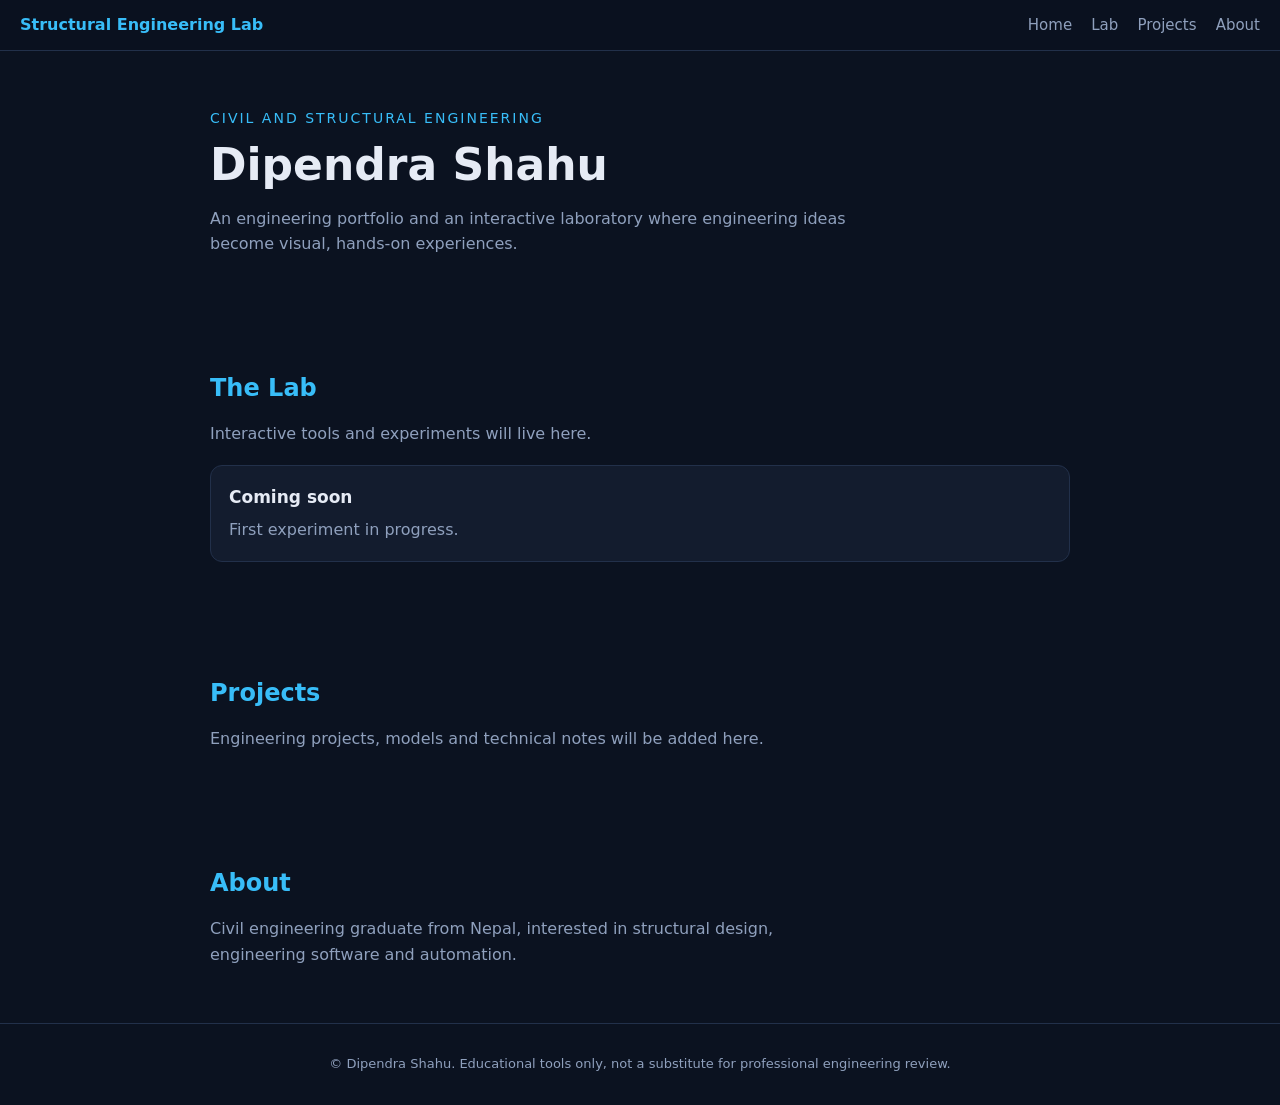
==== index.html @ 8739a228 "Create index.html" ====
<!DOCTYPE html>
<html lang="en">
<head>
<meta charset="UTF-8">
<meta name="viewport" content="width=device-width, initial-scale=1">
<title>Dipendra Shahu | Structural Engineering Lab</title>
<style>
  :root { --bg:#0b1220; --card:#131c2e; --text:#e6ebf5; --muted:#8fa0bd; --accent:#38bdf8; }
  * { box-sizing:border-box; margin:0; padding:0; }
  body { font-family:system-ui,-apple-system,Segoe UI,Roboto,sans-serif; background:var(--bg); color:var(--text); line-height:1.6; }
  header { position:sticky; top:0; background:rgba(11,18,32,.95); border-bottom:1px solid #22304a; padding:12px 20px; display:flex; justify-content:space-between; align-items:center; flex-wrap:wrap; gap:8px; }
  header strong { color:var(--accent); }
  nav a { color:var(--muted); text-decoration:none; margin-left:14px; font-size:15px; }
  nav a:hover { color:var(--accent); }
  section { max-width:900px; margin:0 auto; padding:56px 20px; }
  h1 { font-size:clamp(28px,6vw,44px); line-height:1.2; margin-bottom:14px; }
  h2 { font-size:24px; margin-bottom:14px; color:var(--accent); }
  p { color:var(--muted); max-width:640px; }
  .hero .tag { color:var(--accent); font-size:14px; letter-spacing:2px; text-transform:uppercase; margin-bottom:10px; }
  .grid { display:grid; gap:14px; grid-template-columns:repeat(auto-fit,minmax(240px,1fr)); margin-top:18px; }
  .card { background:var(--card); border:1px solid #22304a; border-radius:12px; padding:18px; }
  .card h3 { font-size:17px; margin-bottom:6px; }
  footer { text-align:center; color:var(--muted); font-size:13px; padding:30px 20px; border-top:1px solid #22304a; }
</style>
</head>
<body>

<header>
  <strong>Structural Engineering Lab</strong>
  <nav>
    <a href="#home">Home</a>
    <a href="#lab">Lab</a>
    <a href="#projects">Projects</a>
    <a href="#about">About</a>
  </nav>
</header>

<section id="home" class="hero">
  <div class="tag">Civil and Structural Engineering</div>
  <h1>Dipendra Shahu</h1>
  <p>An engineering portfolio and an interactive laboratory where engineering ideas become visual, hands-on experiences.</p>
</section>

<section id="lab">
  <h2>The Lab</h2>
  <p>Interactive tools and experiments will live here.</p>
  <div class="grid">
    <div class="card"><h3>Coming soon</h3><p>First experiment in progress.</p></div>
  </div>
</section>

<section id="projects">
  <h2>Projects</h2>
  <p>Engineering projects, models and technical notes will be added here.</p>
</section>

<section id="about">
  <h2>About</h2>
  <p>Civil engineering graduate from Nepal, interested in structural design, engineering software and automation.</p>
</section>

<footer>&copy; Dipendra Shahu. Educational tools only, not a substitute for professional engineering review.</footer>

</body>
  </html>
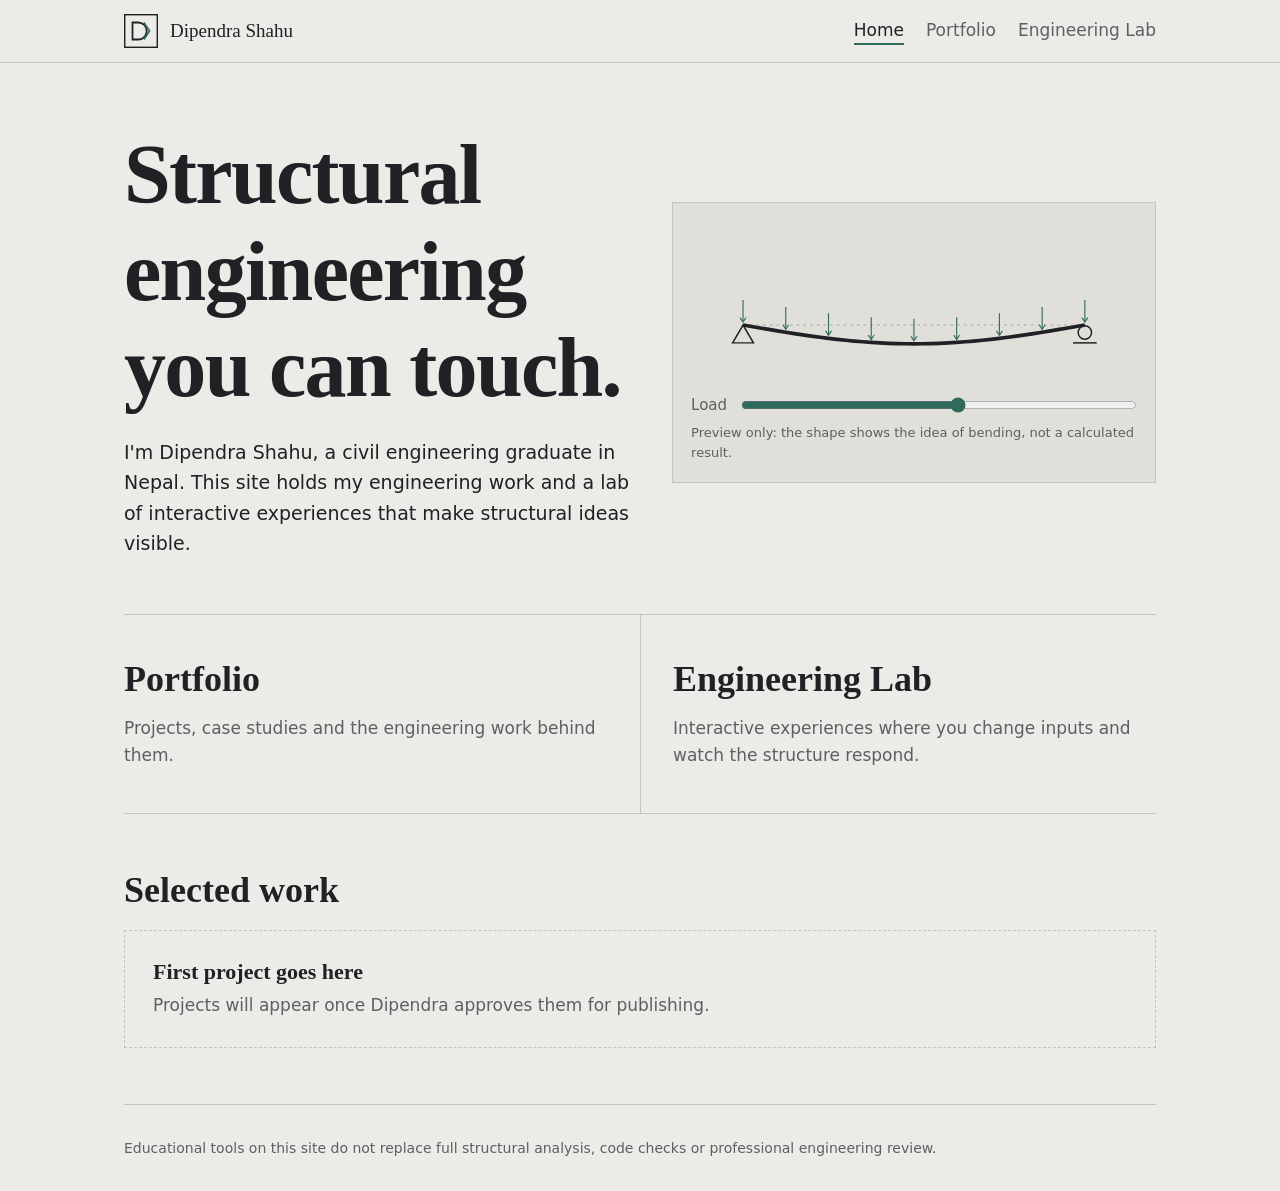
==== commit fe6e0334: "Add files via upload" ====
--- a/index.html
+++ b/index.html
@@ -1,65 +1,11 @@
-<!DOCTYPE html>
-<html lang="en">
-<head>
-<meta charset="UTF-8">
-<meta name="viewport" content="width=device-width, initial-scale=1">
-<title>Dipendra Shahu | Structural Engineering Lab</title>
-<style>
-  :root { --bg:#0b1220; --card:#131c2e; --text:#e6ebf5; --muted:#8fa0bd; --accent:#38bdf8; }
-  * { box-sizing:border-box; margin:0; padding:0; }
-  body { font-family:system-ui,-apple-system,Segoe UI,Roboto,sans-serif; background:var(--bg); color:var(--text); line-height:1.6; }
-  header { position:sticky; top:0; background:rgba(11,18,32,.95); border-bottom:1px solid #22304a; padding:12px 20px; display:flex; justify-content:space-between; align-items:center; flex-wrap:wrap; gap:8px; }
-  header strong { color:var(--accent); }
-  nav a { color:var(--muted); text-decoration:none; margin-left:14px; font-size:15px; }
-  nav a:hover { color:var(--accent); }
-  section { max-width:900px; margin:0 auto; padding:56px 20px; }
-  h1 { font-size:clamp(28px,6vw,44px); line-height:1.2; margin-bottom:14px; }
-  h2 { font-size:24px; margin-bottom:14px; color:var(--accent); }
-  p { color:var(--muted); max-width:640px; }
-  .hero .tag { color:var(--accent); font-size:14px; letter-spacing:2px; text-transform:uppercase; margin-bottom:10px; }
-  .grid { display:grid; gap:14px; grid-template-columns:repeat(auto-fit,minmax(240px,1fr)); margin-top:18px; }
-  .card { background:var(--card); border:1px solid #22304a; border-radius:12px; padding:18px; }
-  .card h3 { font-size:17px; margin-bottom:6px; }
-  footer { text-align:center; color:var(--muted); font-size:13px; padding:30px 20px; border-top:1px solid #22304a; }
-</style>
-</head>
-<body>
-
-<header>
-  <strong>Structural Engineering Lab</strong>
-  <nav>
-    <a href="#home">Home</a>
-    <a href="#lab">Lab</a>
-    <a href="#projects">Projects</a>
-    <a href="#about">About</a>
-  </nav>
-</header>
-
-<section id="home" class="hero">
-  <div class="tag">Civil and Structural Engineering</div>
-  <h1>Dipendra Shahu</h1>
-  <p>An engineering portfolio and an interactive laboratory where engineering ideas become visual, hands-on experiences.</p>
-</section>
-
-<section id="lab">
-  <h2>The Lab</h2>
-  <p>Interactive tools and experiments will live here.</p>
-  <div class="grid">
-    <div class="card"><h3>Coming soon</h3><p>First experiment in progress.</p></div>
-  </div>
-</section>
-
-<section id="projects">
-  <h2>Projects</h2>
-  <p>Engineering projects, models and technical notes will be added here.</p>
-</section>
-
-<section id="about">
-  <h2>About</h2>
-  <p>Civil engineering graduate from Nepal, interested in structural design, engineering software and automation.</p>
-</section>
-
-<footer>&copy; Dipendra Shahu. Educational tools only, not a substitute for professional engineering review.</footer>
-
-</body>
-  </html>
+<!DOCTYPE html><html lang="en"><head><meta charset="UTF-8"><meta name="viewport" content="width=device-width,initial-scale=1"><title>Dipendra Shahu | Structural Engineering Lab</title><link rel="stylesheet" href="css/style.css"></head><body>
+<header><div class="wrap"><a class="brand" href="index.html"><img src="assets/monogram.svg" alt="">Dipendra Shahu</a><nav aria-label="Main"><a href="index.html" aria-current="page">Home</a><a href="portfolio/index.html">Portfolio</a><a href="lab/index.html">Engineering Lab</a></nav></div></header>
+<main class="wrap">
+<div class="hero"><div><h1>Structural engineering you can touch.</h1><p>I'm Dipendra Shahu, a civil engineering graduate in Nepal. This site holds my engineering work and a lab of interactive experiences that make structural ideas visible.</p></div>
+<div class="preview"><svg id="beam" viewBox="0 0 600 220" role="img" aria-label="Simply supported beam bending under a load"></svg>
+<label for="load">Load <input id="load" type="range" min="0" max="100" value="55"></label>
+<small>Preview only: the shape shows the idea of bending, not a calculated result.</small></div></div>
+<div class="routes"><a href="portfolio/index.html"><h2>Portfolio</h2><p>Projects, case studies and the engineering work behind them.</p></a><a href="lab/index.html"><h2>Engineering Lab</h2><p>Interactive experiences where you change inputs and watch the structure respond.</p></a></div>
+<section class="block"><h2>Selected work</h2><div class="empty"><h3>First project goes here</h3><p>Projects will appear once Dipendra approves them for publishing.</p></div></section>
+</main>
+<footer><div class="wrap">Educational tools on this site do not replace full structural analysis, code checks or professional engineering review.</div></footer><script src="js/main.js"></script></body></html>
--- a/css/style.css
+++ b/css/style.css
@@ -0,0 +1,35 @@
+:root{--paper:#ecebe7;--ink:#202124;--mute:#5d5f63;--line:#c4c3bc;--soft:#e0dfd9;--accent:#2f6b5a;--serif:"Iowan Old Style","Palatino Linotype",Palatino,Georgia,serif;--sans:system-ui,-apple-system,"Segoe UI",Roboto,sans-serif}
+*{box-sizing:border-box;margin:0;padding:0}
+html{scroll-behavior:smooth}
+body{background:var(--paper);color:var(--ink);font:17px/1.6 var(--sans)}
+a{color:inherit}
+a:focus-visible,input:focus-visible{outline:3px solid var(--accent);outline-offset:3px}
+.wrap{max-width:1080px;margin:0 auto;padding:0 24px}
+header{border-bottom:1px solid var(--line)}
+header .wrap{display:flex;align-items:center;justify-content:space-between;gap:16px;flex-wrap:wrap;padding-top:14px;padding-bottom:14px}
+.brand{display:flex;align-items:center;gap:12px;text-decoration:none;font-family:var(--serif);font-size:19px}
+.brand img{width:34px;height:34px}
+nav a{text-decoration:none;margin-left:22px;color:var(--mute);padding-bottom:3px;border-bottom:2px solid transparent}
+nav a:hover,nav a[aria-current]{color:var(--ink);border-color:var(--accent)}
+h1,h2,h3{font-family:var(--serif);font-weight:600;line-height:1.15}
+h1{font-size:clamp(40px,8vw,84px);letter-spacing:-.02em}
+h2{font-size:clamp(26px,4vw,36px);margin-bottom:14px}
+h3{font-size:22px;margin-bottom:8px}
+p{max-width:62ch;color:var(--mute)}
+.hero{display:grid;grid-template-columns:1fr;gap:40px;padding:64px 0 56px}
+.hero p{font-size:19px;margin-top:20px;color:var(--ink)}
+.preview{border:1px solid var(--line);background:var(--soft);padding:18px}
+.preview svg{width:100%;height:auto;display:block}
+.preview label{display:flex;gap:14px;align-items:center;font-size:15px;color:var(--mute);margin-top:8px}
+.preview input{flex:1;accent-color:var(--accent)}
+.preview small{display:block;margin-top:6px;color:var(--mute);font-size:13px}
+.routes{display:grid;grid-template-columns:1fr;border-top:1px solid var(--line);border-bottom:1px solid var(--line)}
+.routes a{display:block;padding:36px 0;text-decoration:none}
+.routes a:hover h2{color:var(--accent)}
+.routes a+a{border-top:1px solid var(--line)}
+section.block{padding:56px 0;border-bottom:1px solid var(--line)}
+.empty{border:1px dashed var(--line);padding:28px;margin-top:18px}
+.empty p{margin-top:6px}
+.search{width:100%;max-width:420px;padding:12px 14px;border:1px solid var(--line);background:var(--paper);font:inherit;margin-top:14px}
+footer{padding:32px 0;font-size:14px;color:var(--mute)}
+@media(min-width:820px){.hero{grid-template-columns:1.05fr 1fr;align-items:center}.routes{grid-template-columns:1fr 1fr}.routes a{padding:44px 32px 44px 0}.routes a+a{border-top:0;border-left:1px solid var(--line);padding:44px 0 44px 32px}}
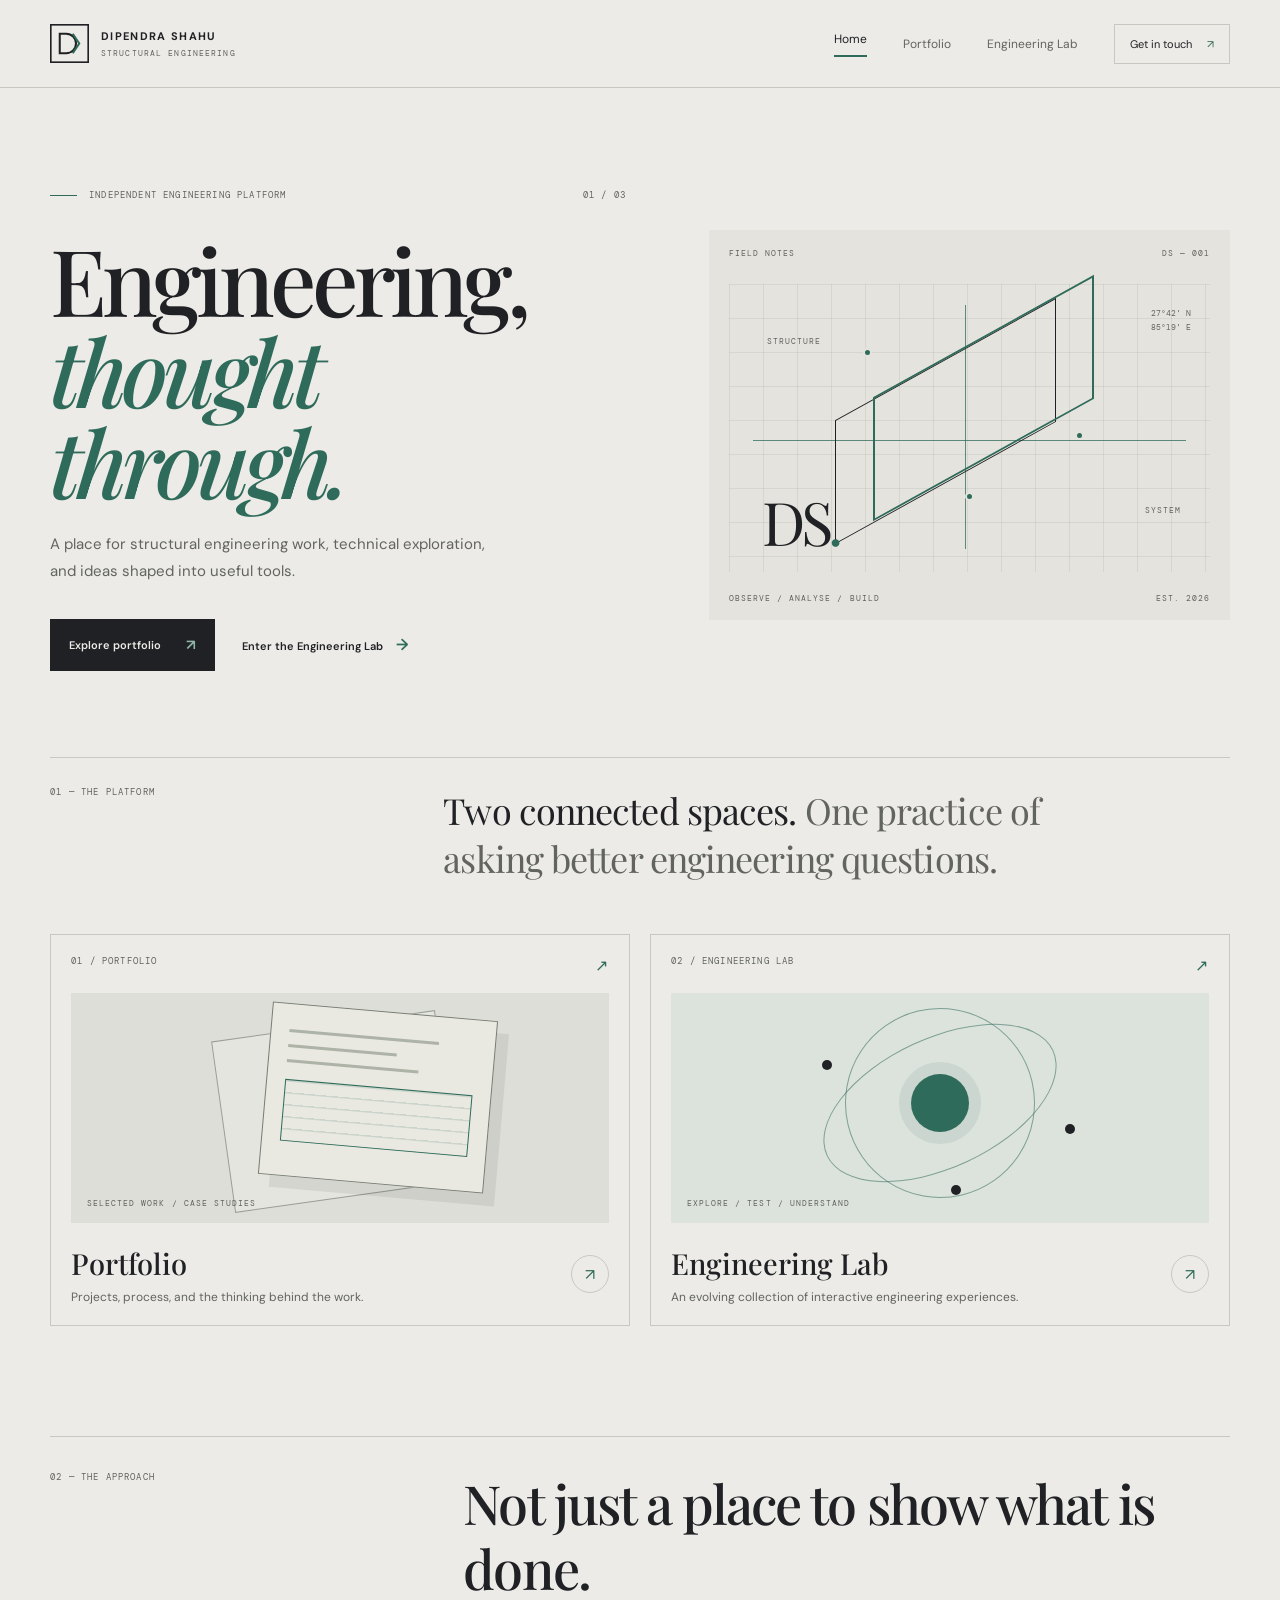
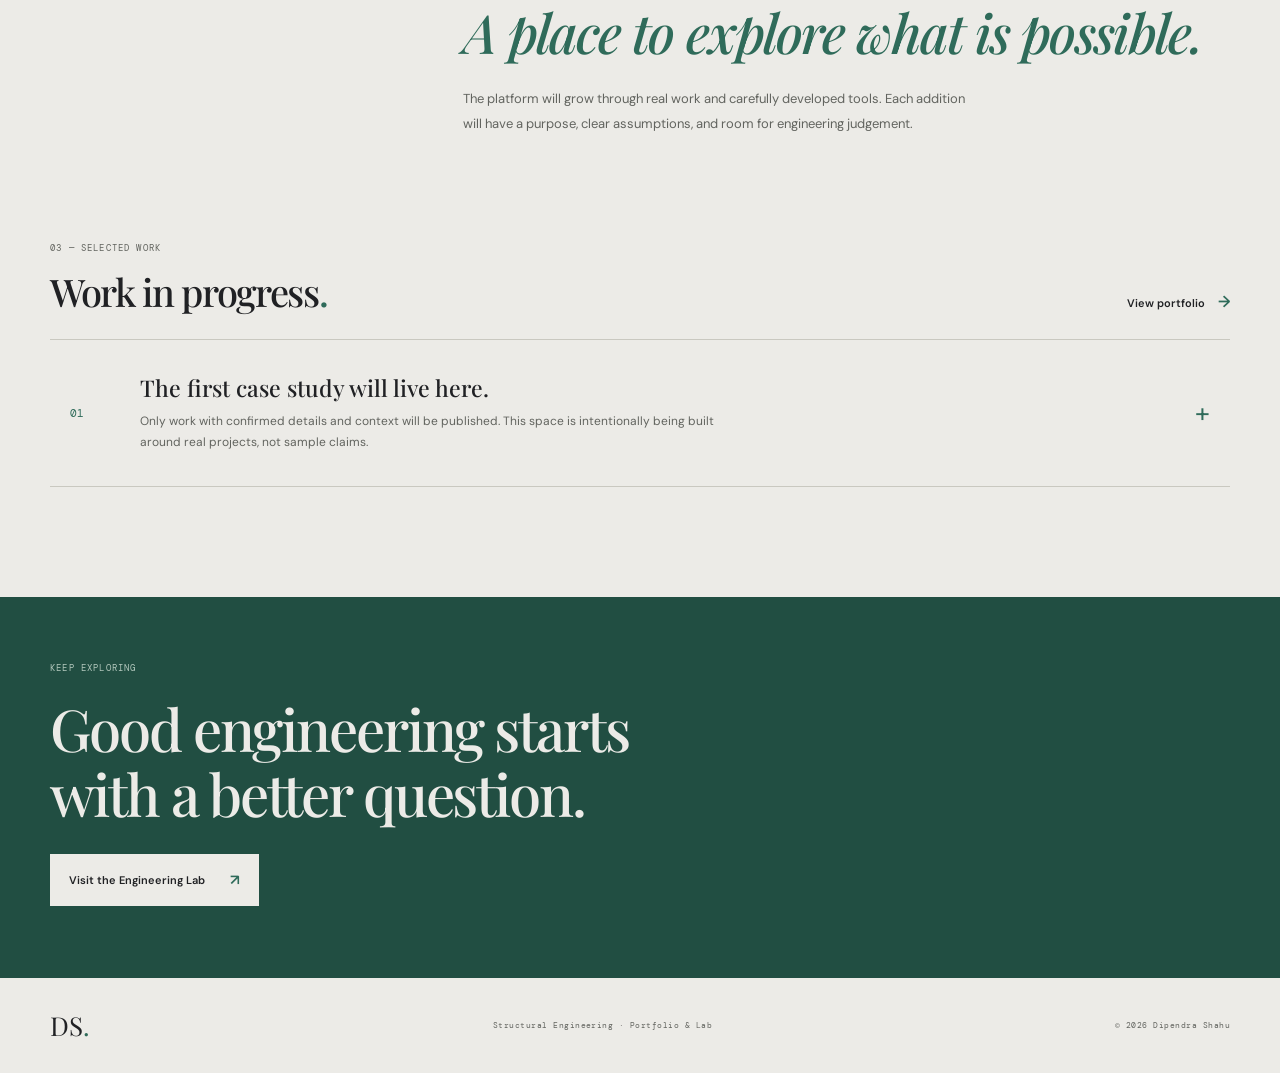
==== commit 7403bdf7: "Redesign portfolio and Engineering Lab foundation" ====
--- a/index.html
+++ b/index.html
@@ -1,11 +1,104 @@
-<!DOCTYPE html><html lang="en"><head><meta charset="UTF-8"><meta name="viewport" content="width=device-width,initial-scale=1"><title>Dipendra Shahu | Structural Engineering Lab</title><link rel="stylesheet" href="css/style.css"></head><body>
-<header><div class="wrap"><a class="brand" href="index.html"><img src="assets/monogram.svg" alt="">Dipendra Shahu</a><nav aria-label="Main"><a href="index.html" aria-current="page">Home</a><a href="portfolio/index.html">Portfolio</a><a href="lab/index.html">Engineering Lab</a></nav></div></header>
-<main class="wrap">
-<div class="hero"><div><h1>Structural engineering you can touch.</h1><p>I'm Dipendra Shahu, a civil engineering graduate in Nepal. This site holds my engineering work and a lab of interactive experiences that make structural ideas visible.</p></div>
-<div class="preview"><svg id="beam" viewBox="0 0 600 220" role="img" aria-label="Simply supported beam bending under a load"></svg>
-<label for="load">Load <input id="load" type="range" min="0" max="100" value="55"></label>
-<small>Preview only: the shape shows the idea of bending, not a calculated result.</small></div></div>
-<div class="routes"><a href="portfolio/index.html"><h2>Portfolio</h2><p>Projects, case studies and the engineering work behind them.</p></a><a href="lab/index.html"><h2>Engineering Lab</h2><p>Interactive experiences where you change inputs and watch the structure respond.</p></a></div>
-<section class="block"><h2>Selected work</h2><div class="empty"><h3>First project goes here</h3><p>Projects will appear once Dipendra approves them for publishing.</p></div></section>
-</main>
-<footer><div class="wrap">Educational tools on this site do not replace full structural analysis, code checks or professional engineering review.</div></footer><script src="js/main.js"></script></body></html>
+<!doctype html>
+<html lang="en">
+<head>
+  <meta charset="utf-8">
+  <meta name="viewport" content="width=device-width, initial-scale=1">
+  <meta name="theme-color" content="#ecebe7">
+  <meta name="description" content="Dipendra Shahu — engineering portfolio and a growing laboratory for structural engineering ideas.">
+  <title>Dipendra Shahu — Structural Engineering</title>
+  <link rel="preconnect" href="https://fonts.googleapis.com">
+  <link rel="preconnect" href="https://fonts.gstatic.com" crossorigin>
+  <link href="https://fonts.googleapis.com/css2?family=DM+Mono:wght@400;500&family=DM+Sans:wght@400;500;600;700&family=Playfair+Display:wght@500;600;700&display=swap" rel="stylesheet">
+  <link rel="stylesheet" href="css/style.css">
+  <script src="js/main.js" defer></script>
+</head>
+<body>
+  <header class="site-header">
+    <a class="brand" href="index.html" aria-label="Dipendra Shahu home">
+      <img src="assets/monogram.svg" alt="" class="brand-mark">
+      <span class="brand-name">DIPENDRA SHAHU<span class="brand-sub">STRUCTURAL ENGINEERING</span></span>
+    </a>
+    <button class="menu-toggle" type="button" aria-expanded="false" aria-controls="site-nav" aria-label="Open navigation"><span></span><span></span></button>
+    <nav class="site-nav" id="site-nav">
+      <a class="nav-link active" href="index.html">Home</a>
+      <a class="nav-link" href="portfolio/index.html">Portfolio</a>
+      <a class="nav-link" href="lab/index.html">Engineering Lab</a>
+      <a class="nav-contact" href="mailto:hello@dipendrashahu.com">Get in touch <span>↗</span></a>
+    </nav>
+  </header>
+
+  <main>
+    <section class="hero page-wrap">
+      <div class="hero-copy">
+        <p class="eyebrow"><span class="eyebrow-line"></span> INDEPENDENT ENGINEERING PLATFORM <span class="eyebrow-index">01 / 03</span></p>
+        <h1>Engineering,<br><em>thought through.</em></h1>
+        <p class="hero-intro">A place for structural engineering work, technical exploration, and ideas shaped into useful tools.</p>
+        <div class="hero-actions">
+          <a class="button button-dark" href="portfolio/index.html">Explore portfolio <span>↗</span></a>
+          <a class="text-link" href="lab/index.html">Enter the Engineering Lab <span>→</span></a>
+        </div>
+      </div>
+      <div class="hero-art" aria-label="Abstract structural study graphic">
+        <div class="art-topline"><span>FIELD NOTES</span><span>DS — 001</span></div>
+        <div class="art-grid">
+          <div class="art-axis axis-x"></div><div class="art-axis axis-y"></div>
+          <div class="art-frame frame-one"></div><div class="art-frame frame-two"></div>
+          <div class="art-node node-a"></div><div class="art-node node-b"></div><div class="art-node node-c"></div>
+          <span class="art-label label-a">STRUCTURE</span><span class="art-label label-b">SYSTEM</span>
+          <span class="art-coordinate">27°42' N<br>85°19' E</span>
+          <span class="art-number">DS<span>.</span></span>
+        </div>
+        <div class="art-caption"><span>OBSERVE / ANALYSE / BUILD</span><span>EST. 2026</span></div>
+      </div>
+    </section>
+
+    <section class="intro-strip page-wrap">
+      <p class="section-kicker">01 — THE PLATFORM</p>
+      <p class="intro-statement">Two connected spaces. <span>One practice of asking better engineering questions.</span></p>
+    </section>
+
+    <section class="destination-grid page-wrap">
+      <a class="destination-card portfolio-card" href="portfolio/index.html">
+        <div class="destination-meta"><span>01 / PORTFOLIO</span><span>↗</span></div>
+        <div class="destination-visual portfolio-visual" aria-hidden="true">
+          <div class="sheet sheet-back"></div><div class="sheet sheet-front"><i></i><i></i><i></i><b></b></div>
+          <span class="visual-caption">SELECTED WORK / CASE STUDIES</span>
+        </div>
+        <div class="destination-bottom"><div><h2>Portfolio</h2><p>Projects, process, and the thinking behind the work.</p></div><span class="round-arrow">↗</span></div>
+      </a>
+      <a class="destination-card lab-card" href="lab/index.html">
+        <div class="destination-meta"><span>02 / ENGINEERING LAB</span><span>↗</span></div>
+        <div class="destination-visual lab-visual" aria-hidden="true">
+          <div class="lab-orbit orbit-one"></div><div class="lab-orbit orbit-two"></div><div class="lab-core"></div>
+          <span class="lab-point point-one"></span><span class="lab-point point-two"></span><span class="lab-point point-three"></span>
+          <span class="visual-caption">EXPLORE / TEST / UNDERSTAND</span>
+        </div>
+        <div class="destination-bottom"><div><h2>Engineering Lab</h2><p>An evolving collection of interactive engineering experiences.</p></div><span class="round-arrow">↗</span></div>
+      </a>
+    </section>
+
+    <section class="statement-section page-wrap">
+      <p class="section-kicker">02 — THE APPROACH</p>
+      <div class="statement-content">
+        <h2>Not just a place to show what is done.<br><em>A place to explore what is possible.</em></h2>
+        <p>The platform will grow through real work and carefully developed tools. Each addition will have a purpose, clear assumptions, and room for engineering judgement.</p>
+      </div>
+    </section>
+
+    <section class="work-preview page-wrap">
+      <div class="section-heading"><div><p class="section-kicker">03 — SELECTED WORK</p><h2>Work in progress<span>.</span></h2></div><a class="text-link" href="portfolio/index.html">View portfolio <span>→</span></a></div>
+      <div class="empty-work"><span class="empty-index">01</span><div><h3>The first case study will live here.</h3><p>Only work with confirmed details and context will be published. This space is intentionally being built around real projects, not sample claims.</p></div><span class="empty-mark">+</span></div>
+    </section>
+
+    <section class="closing-band">
+      <div class="page-wrap closing-inner"><p class="section-kicker">KEEP EXPLORING</p><h2>Good engineering starts<br>with a better question.</h2><a class="button button-light" href="lab/index.html">Visit the Engineering Lab <span>↗</span></a></div>
+    </section>
+  </main>
+
+  <footer class="site-footer page-wrap">
+    <a class="footer-brand" href="index.html">DS<span>.</span></a>
+    <p>Structural Engineering · Portfolio & Lab</p>
+    <p>© <span data-year>2026</span> Dipendra Shahu</p>
+  </footer>
+</body>
+</html>
--- a/css/style.css
+++ b/css/style.css
@@ -1,35 +1,16 @@
-:root{--paper:#ecebe7;--ink:#202124;--mute:#5d5f63;--line:#c4c3bc;--soft:#e0dfd9;--accent:#2f6b5a;--serif:"Iowan Old Style","Palatino Linotype",Palatino,Georgia,serif;--sans:system-ui,-apple-system,"Segoe UI",Roboto,sans-serif}
-*{box-sizing:border-box;margin:0;padding:0}
-html{scroll-behavior:smooth}
-body{background:var(--paper);color:var(--ink);font:17px/1.6 var(--sans)}
-a{color:inherit}
-a:focus-visible,input:focus-visible{outline:3px solid var(--accent);outline-offset:3px}
-.wrap{max-width:1080px;margin:0 auto;padding:0 24px}
-header{border-bottom:1px solid var(--line)}
-header .wrap{display:flex;align-items:center;justify-content:space-between;gap:16px;flex-wrap:wrap;padding-top:14px;padding-bottom:14px}
-.brand{display:flex;align-items:center;gap:12px;text-decoration:none;font-family:var(--serif);font-size:19px}
-.brand img{width:34px;height:34px}
-nav a{text-decoration:none;margin-left:22px;color:var(--mute);padding-bottom:3px;border-bottom:2px solid transparent}
-nav a:hover,nav a[aria-current]{color:var(--ink);border-color:var(--accent)}
-h1,h2,h3{font-family:var(--serif);font-weight:600;line-height:1.15}
-h1{font-size:clamp(40px,8vw,84px);letter-spacing:-.02em}
-h2{font-size:clamp(26px,4vw,36px);margin-bottom:14px}
-h3{font-size:22px;margin-bottom:8px}
-p{max-width:62ch;color:var(--mute)}
-.hero{display:grid;grid-template-columns:1fr;gap:40px;padding:64px 0 56px}
-.hero p{font-size:19px;margin-top:20px;color:var(--ink)}
-.preview{border:1px solid var(--line);background:var(--soft);padding:18px}
-.preview svg{width:100%;height:auto;display:block}
-.preview label{display:flex;gap:14px;align-items:center;font-size:15px;color:var(--mute);margin-top:8px}
-.preview input{flex:1;accent-color:var(--accent)}
-.preview small{display:block;margin-top:6px;color:var(--mute);font-size:13px}
-.routes{display:grid;grid-template-columns:1fr;border-top:1px solid var(--line);border-bottom:1px solid var(--line)}
-.routes a{display:block;padding:36px 0;text-decoration:none}
-.routes a:hover h2{color:var(--accent)}
-.routes a+a{border-top:1px solid var(--line)}
-section.block{padding:56px 0;border-bottom:1px solid var(--line)}
-.empty{border:1px dashed var(--line);padding:28px;margin-top:18px}
-.empty p{margin-top:6px}
-.search{width:100%;max-width:420px;padding:12px 14px;border:1px solid var(--line);background:var(--paper);font:inherit;margin-top:14px}
-footer{padding:32px 0;font-size:14px;color:var(--mute)}
-@media(min-width:820px){.hero{grid-template-columns:1.05fr 1fr;align-items:center}.routes{grid-template-columns:1fr 1fr}.routes a{padding:44px 32px 44px 0}.routes a+a{border-top:0;border-left:1px solid var(--line);padding:44px 0 44px 32px}}
+:root{--paper:#ecebe7;--paper-2:#e4e3dd;--ink:#202124;--muted:#62645f;--line:#c9c8c0;--soft:#d9d8d1;--accent:#2f6b5a;--accent-dark:#214e42;--serif:"Playfair Display",Georgia,serif;--sans:"DM Sans",Arial,sans-serif;--mono:"DM Mono",monospace;--wrap:1180px}
+*{box-sizing:border-box}html{scroll-behavior:smooth}body{margin:0;background:var(--paper);color:var(--ink);font-family:var(--sans);-webkit-font-smoothing:antialiased}a{color:inherit;text-decoration:none}.page-wrap{width:min(var(--wrap),calc(100% - 88px));margin-inline:auto}
+.site-header{height:88px;padding:0 max(44px,calc((100vw - var(--wrap))/2));display:flex;align-items:center;justify-content:space-between;border-bottom:1px solid var(--line);position:relative;z-index:5}.brand{display:flex;align-items:center;gap:12px}.brand-mark{width:39px;height:39px}.brand-name{font-size:11px;font-weight:700;letter-spacing:.12em;line-height:1.35}.brand-sub{display:block;margin-top:4px;font-family:var(--mono);font-size:8px;font-weight:400;letter-spacing:.14em;color:var(--muted)}.site-nav{display:flex;align-items:center;gap:36px}.nav-link{font-size:12px;color:var(--muted);transition:color .2s}.nav-link:hover,.nav-link.active{color:var(--ink)}.nav-link.active:after{content:"";display:block;height:2px;background:var(--accent);margin-top:8px}.nav-contact{font-size:11px;border:1px solid var(--line);padding:12px 15px}.nav-contact span{color:var(--accent);margin-left:12px}.menu-toggle{display:none}
+.hero{min-height:590px;padding-top:92px;padding-bottom:86px;display:grid;grid-template-columns:1.05fr .95fr;gap:7%;align-items:center}.eyebrow,.section-kicker,.destination-meta,.art-topline,.art-caption,.visual-caption,.page-hero-rule,.status-note,.principle-no,.roadmap-index{font-family:var(--mono);font-size:9px;letter-spacing:.13em;color:var(--muted)}.eyebrow{display:flex;align-items:center;gap:12px}.eyebrow-line{display:inline-block;width:27px;height:1px;background:var(--accent)}.eyebrow-index{margin-left:auto}.hero h1,.page-hero h1{font-family:var(--serif);font-size:clamp(62px,7.2vw,98px);font-weight:500;line-height:.99;letter-spacing:-.055em;margin:32px 0 24px}.hero h1 em,.page-hero h1 em,.statement-content h2 em{font-weight:500;color:var(--accent)}.hero-intro,.page-lead{max-width:440px;color:var(--muted);font-size:15px;line-height:1.8}.hero-actions{display:flex;align-items:center;gap:27px;margin-top:34px}.button{display:inline-flex;align-items:center;gap:25px;padding:16px 19px;font-size:11px;font-weight:600;transition:transform .2s,background .2s}.button:hover{transform:translateY(-2px)}.button-dark{background:var(--ink);color:var(--paper)}.button-dark span,.button-light span{font-size:15px;color:#8eb5a5}.text-link{font-size:11px;font-weight:600}.text-link span{margin-left:10px;color:var(--accent);font-size:16px}
+.hero-art{height:390px;background:var(--paper-2);padding:18px 20px;position:relative;overflow:hidden}.art-topline,.art-caption{display:flex;justify-content:space-between;font-size:8px}.art-grid{position:absolute;inset:54px 20px 48px;background-image:linear-gradient(to right,rgba(32,33,36,.07) 1px,transparent 1px),linear-gradient(to bottom,rgba(32,33,36,.07) 1px,transparent 1px);background-size:34px 34px}.art-axis{position:absolute;background:var(--accent);opacity:.75}.axis-x{height:1px;width:90%;left:5%;top:54%}.axis-y{width:1px;height:85%;top:7%;left:49%}.art-frame{position:absolute;border:1px solid var(--ink);transform:skewY(-29deg) rotate(0deg)}.frame-one{width:46%;height:43%;left:22%;top:26%}.frame-two{width:46%;height:43%;left:30%;top:18%;border-color:var(--accent);border-width:2px}.art-node{position:absolute;width:9px;height:9px;border-radius:50%;background:var(--accent);border:2px solid var(--paper-2)}.node-a{left:28%;top:22%}.node-b{left:72%;top:51%}.node-c{left:49%;top:72%}.art-label{position:absolute;font-family:var(--mono);font-size:8px;letter-spacing:.12em;color:var(--muted)}.label-a{left:8%;top:18%}.label-b{right:6%;bottom:20%}.art-coordinate{position:absolute;right:4%;top:8%;font-family:var(--mono);font-size:8px;line-height:1.7;color:var(--muted)}.art-number{position:absolute;left:7%;bottom:4%;font-family:var(--serif);font-size:60px;letter-spacing:-.08em}.art-number span{color:var(--accent)}.art-caption{position:absolute;bottom:17px;left:20px;right:20px}
+.intro-strip{padding:28px 0 35px;border-top:1px solid var(--line);display:grid;grid-template-columns:1fr 2fr;align-items:start}.section-kicker{margin:0}.intro-statement{font-family:var(--serif);font-size:clamp(23px,3vw,36px);line-height:1.35;max-width:650px;margin:0;letter-spacing:-.025em}.intro-statement span{color:var(--muted)}
+.destination-grid{display:grid;grid-template-columns:1fr 1fr;gap:20px;padding-top:16px;padding-bottom:110px}.destination-card{border:1px solid var(--line);padding:20px;display:block;transition:border-color .25s,transform .25s}.destination-card:hover{border-color:var(--accent);transform:translateY(-4px)}.destination-meta{display:flex;justify-content:space-between}.destination-meta span:last-child{font-size:16px;color:var(--accent)}.destination-visual{height:230px;position:relative;overflow:hidden;margin:17px 0 21px}.portfolio-visual{background:#dcded7}.sheet{position:absolute;width:42%;height:75%;border:1px solid #777d73;background:#e9e9e2;transform:rotate(-8deg)}.sheet-back{left:28%;top:14%;opacity:.65}.sheet-front{left:36%;top:8%;padding:25px 18px;box-shadow:12px 12px 0 rgba(32,33,36,.08);transform:rotate(5deg)}.sheet-front i{display:block;height:3px;background:#aeb3a8;margin-bottom:12px;width:80%}.sheet-front i:nth-child(2){width:58%}.sheet-front i:nth-child(3){width:70%}.sheet-front b{display:block;width:100%;height:62px;margin-top:17px;border:1px solid var(--accent);background:repeating-linear-gradient(0deg,transparent 0 10px,rgba(47,107,90,.16) 11px 12px)}.visual-caption{position:absolute;bottom:15px;left:16px;font-size:8px}.lab-visual{background:#dce2dc}.lab-orbit{position:absolute;border:1px solid rgba(47,107,90,.55);border-radius:50%;left:50%;top:48%;transform:translate(-50%,-50%) rotate(-25deg)}.orbit-one{width:250px;height:130px}.orbit-two{width:190px;height:190px;transform:translate(-50%,-50%) rotate(55deg)}.lab-core{position:absolute;width:58px;height:58px;border-radius:50%;left:50%;top:48%;transform:translate(-50%,-50%);background:var(--accent);box-shadow:0 0 0 12px rgba(47,107,90,.1)}.lab-point{position:absolute;width:10px;height:10px;border-radius:50%;background:var(--ink)}.point-one{left:28%;top:29%}.point-two{right:25%;top:57%}.point-three{left:52%;bottom:12%}.destination-bottom{display:flex;align-items:center;justify-content:space-between}.destination-bottom h2{font-family:var(--serif);font-size:29px;font-weight:500;margin:0 0 7px}.destination-bottom p{font-size:12px;color:var(--muted);margin:0}.round-arrow{width:38px;height:38px;border:1px solid var(--line);border-radius:50%;display:grid;place-items:center;color:var(--accent)}
+.statement-section{border-top:1px solid var(--line);padding:34px 0 105px;display:grid;grid-template-columns:1fr 2fr;gap:30px}.statement-content h2{font-family:var(--serif);font-weight:500;font-size:clamp(32px,4.4vw,54px);line-height:1.2;letter-spacing:-.035em;margin:0 0 22px}.statement-content p{max-width:520px;font-size:13px;line-height:1.9;color:var(--muted);margin:0}
+.work-preview{padding-bottom:110px}.section-heading{display:flex;align-items:end;justify-content:space-between;border-bottom:1px solid var(--line);padding-bottom:22px}.section-heading h2{font-family:var(--serif);font-size:38px;font-weight:500;letter-spacing:-.035em;margin:12px 0 0}.section-heading h2 span,.profile-inner h2 span{color:var(--accent)}.section-heading>.text-link{margin-bottom:5px}.empty-work{display:grid;grid-template-columns:70px 1fr 50px;align-items:center;padding:32px 20px;border-bottom:1px solid var(--line)}.empty-index{font-family:var(--mono);font-size:11px;color:var(--accent)}.empty-work h3,.case-empty h3,.roadmap-panel h3{font-family:var(--serif);font-size:23px;font-weight:500;margin:0 0 8px}.empty-work p,.case-empty p,.roadmap-panel p{font-size:12px;line-height:1.8;color:var(--muted);max-width:600px;margin:0}.empty-mark{font-size:27px;color:var(--accent);justify-self:end}
+.closing-band{background:var(--accent-dark);color:var(--paper);padding:65px 0 72px}.closing-inner .section-kicker{color:#b3c8bd}.closing-inner h2{font-family:var(--serif);font-size:clamp(38px,5vw,58px);font-weight:500;line-height:1.12;letter-spacing:-.035em;margin:22px 0 28px}.button-light{background:var(--paper);color:var(--ink)}.button-light span{color:var(--accent)}
+.site-footer{min-height:95px;display:flex;align-items:center;justify-content:space-between;gap:20px}.footer-brand{font-family:var(--serif);font-size:26px}.footer-brand span{color:var(--accent)}.site-footer p{font-family:var(--mono);font-size:8px;letter-spacing:.06em;color:var(--muted)}
+.page-hero{padding-top:94px;padding-bottom:36px;min-height:475px;display:flex;flex-direction:column;align-items:flex-start}.page-hero h1{font-size:clamp(66px,8vw,100px);margin:35px 0 18px}.page-lead{max-width:530px}.page-hero-rule{margin-top:auto;padding-top:25px;border-top:1px solid var(--line);width:100%;display:flex;justify-content:space-between}.portfolio-intro{border-top:1px solid var(--line);padding:38px 0 95px;display:grid;grid-template-columns:1fr 1fr;gap:8%;align-items:start}.portfolio-intro h2{font-family:var(--serif);font-size:40px;font-weight:500;line-height:1.15;letter-spacing:-.03em;margin:17px 0 0}.portfolio-intro>p{font-size:13px;line-height:1.9;color:var(--muted);max-width:510px;margin:25px 0 0}.case-study-area{padding-bottom:100px}.status-note{border:1px solid var(--line);padding:9px 11px;font-size:8px}.case-empty{display:grid;grid-template-columns:210px 1fr;gap:45px;align-items:center;padding:55px 4%;border-bottom:1px solid var(--line)}.case-empty-graphic{height:160px;background:var(--paper-2);position:relative;display:grid;place-items:center;overflow:hidden}.case-empty-graphic span{font-family:var(--serif);font-size:52px;color:var(--accent);z-index:1}.case-empty-graphic i{position:absolute;width:170px;height:1px;background:var(--line);transform:rotate(35deg)}.case-empty-graphic i:nth-child(3){transform:rotate(-35deg)}.case-empty-graphic i:nth-child(4){transform:rotate(90deg)}.case-empty h3{font-size:27px}.profile-band{background:var(--paper-2);padding:60px 0}.profile-inner{display:grid;grid-template-columns:1fr 2fr;gap:30px}.profile-inner h2{font-family:var(--serif);font-size:38px;font-weight:500;margin:0 0 12px}.profile-inner p:not(.section-kicker){font-size:13px;line-height:1.8;color:var(--muted);max-width:560px;margin:0 0 20px}
+.lab-page-hero{min-height:490px}.lab-principles{border-top:1px solid var(--line);padding:15px 0 95px}.lab-principle{display:grid;grid-template-columns:90px 1fr 40px;align-items:center;padding:25px 12px;border-bottom:1px solid var(--line)}.principle-no{color:var(--accent)}.lab-principle h2{font-family:var(--serif);font-size:27px;font-weight:500;margin:0 0 5px}.lab-principle p{font-size:12px;color:var(--muted);margin:0;line-height:1.7}.principle-symbol{font-size:20px;color:var(--accent);justify-self:end}.lab-roadmap{padding-bottom:100px}.roadmap-panel{display:grid;grid-template-columns:100px 1fr 90px;gap:25px;align-items:center;padding:38px 25px;background:var(--paper-2);margin-top:25px}.roadmap-index{color:var(--accent)}.roadmap-panel h3{font-size:25px}.roadmap-stamp{border:1px solid var(--accent);color:var(--accent);font-family:var(--mono);font-size:9px;letter-spacing:.1em;line-height:1.5;text-align:center;padding:13px 8px;transform:rotate(5deg)}.lab-note{background:#e2e4de;padding:34px 0}.lab-note-inner{display:grid;grid-template-columns:1fr 2fr;gap:30px}.lab-note-inner>p:last-child{font-size:12px;line-height:1.9;color:var(--muted);max-width:720px;margin:0}
+@media(max-width:800px){.page-wrap{width:calc(100% - 44px)}.site-header{height:75px;padding:0 22px}.site-nav{gap:19px}.hero{grid-template-columns:1fr;gap:45px;padding-top:70px}.hero-art{height:330px}.intro-strip,.statement-section{grid-template-columns:1fr;gap:20px}.destination-grid{padding-bottom:75px}.statement-section{padding-bottom:75px}.work-preview{padding-bottom:75px}.page-hero{min-height:430px;padding-top:75px}.portfolio-intro{grid-template-columns:1fr;gap:10px;padding-bottom:70px}.portfolio-intro>p{margin-top:0}.case-empty{grid-template-columns:160px 1fr;gap:25px}.profile-inner,.lab-note-inner{grid-template-columns:1fr;gap:18px}}
+@media(max-width:600px){.page-wrap{width:calc(100% - 36px)}.site-header{padding:0 18px}.brand-mark{width:34px;height:34px}.menu-toggle{display:flex;width:38px;height:38px;border:1px solid var(--line);background:transparent;align-items:center;justify-content:center;flex-direction:column;gap:5px}.menu-toggle span{width:15px;height:1px;background:var(--ink)}.site-nav{display:none;position:absolute;top:74px;left:0;right:0;background:var(--paper);border-bottom:1px solid var(--line);padding:20px 22px 24px;align-items:stretch;gap:20px;flex-direction:column}.site-nav.is-open{display:flex}.nav-link.active:after{display:none}.nav-contact{align-self:flex-start}.hero{padding-top:58px;padding-bottom:65px}.hero h1{font-size:65px;margin-top:27px}.hero-intro{font-size:14px}.hero-actions{align-items:flex-start;flex-direction:column;gap:20px}.hero-art{height:285px}.art-number{font-size:48px}.intro-strip{padding-top:24px}.intro-statement{font-size:27px}.destination-grid{grid-template-columns:1fr;gap:14px;padding-bottom:70px}.destination-visual{height:200px}.destination-bottom h2{font-size:26px}.statement-content h2{font-size:35px}.section-heading h2{font-size:31px}.section-heading{align-items:flex-start;gap:15px}.section-heading>.text-link{font-size:10px;white-space:nowrap;margin-top:28px}.empty-work{grid-template-columns:35px 1fr 20px;padding:25px 0;gap:12px}.empty-work h3{font-size:20px}.empty-work p{font-size:11px}.closing-band{padding:52px 0}.site-footer{padding-top:20px;padding-bottom:20px;flex-wrap:wrap;justify-content:flex-start}.site-footer p{width:calc(50% - 25px)}.site-footer p:last-child{text-align:right}.page-hero{padding-top:60px;min-height:410px}.page-hero h1{font-size:67px}.page-lead{font-size:14px}.portfolio-intro h2{font-size:34px}.case-empty{grid-template-columns:1fr;gap:24px;padding:35px 0}.case-empty-graphic{width:100%;height:140px}.profile-inner h2{font-size:33px}.lab-principles{padding-bottom:65px}.lab-principle{grid-template-columns:42px 1fr 25px;padding:22px 0;gap:10px}.lab-principle h2{font-size:24px}.roadmap-panel{grid-template-columns:1fr auto;gap:16px;padding:25px 18px}.roadmap-panel>div:nth-child(2){grid-column:1/-1;grid-row:2}.roadmap-stamp{grid-column:2;grid-row:1}.lab-note{padding:28px 0}}
+@media(prefers-reduced-motion:reduce){html{scroll-behavior:auto}*,*:before,*:after{transition:none!important}}
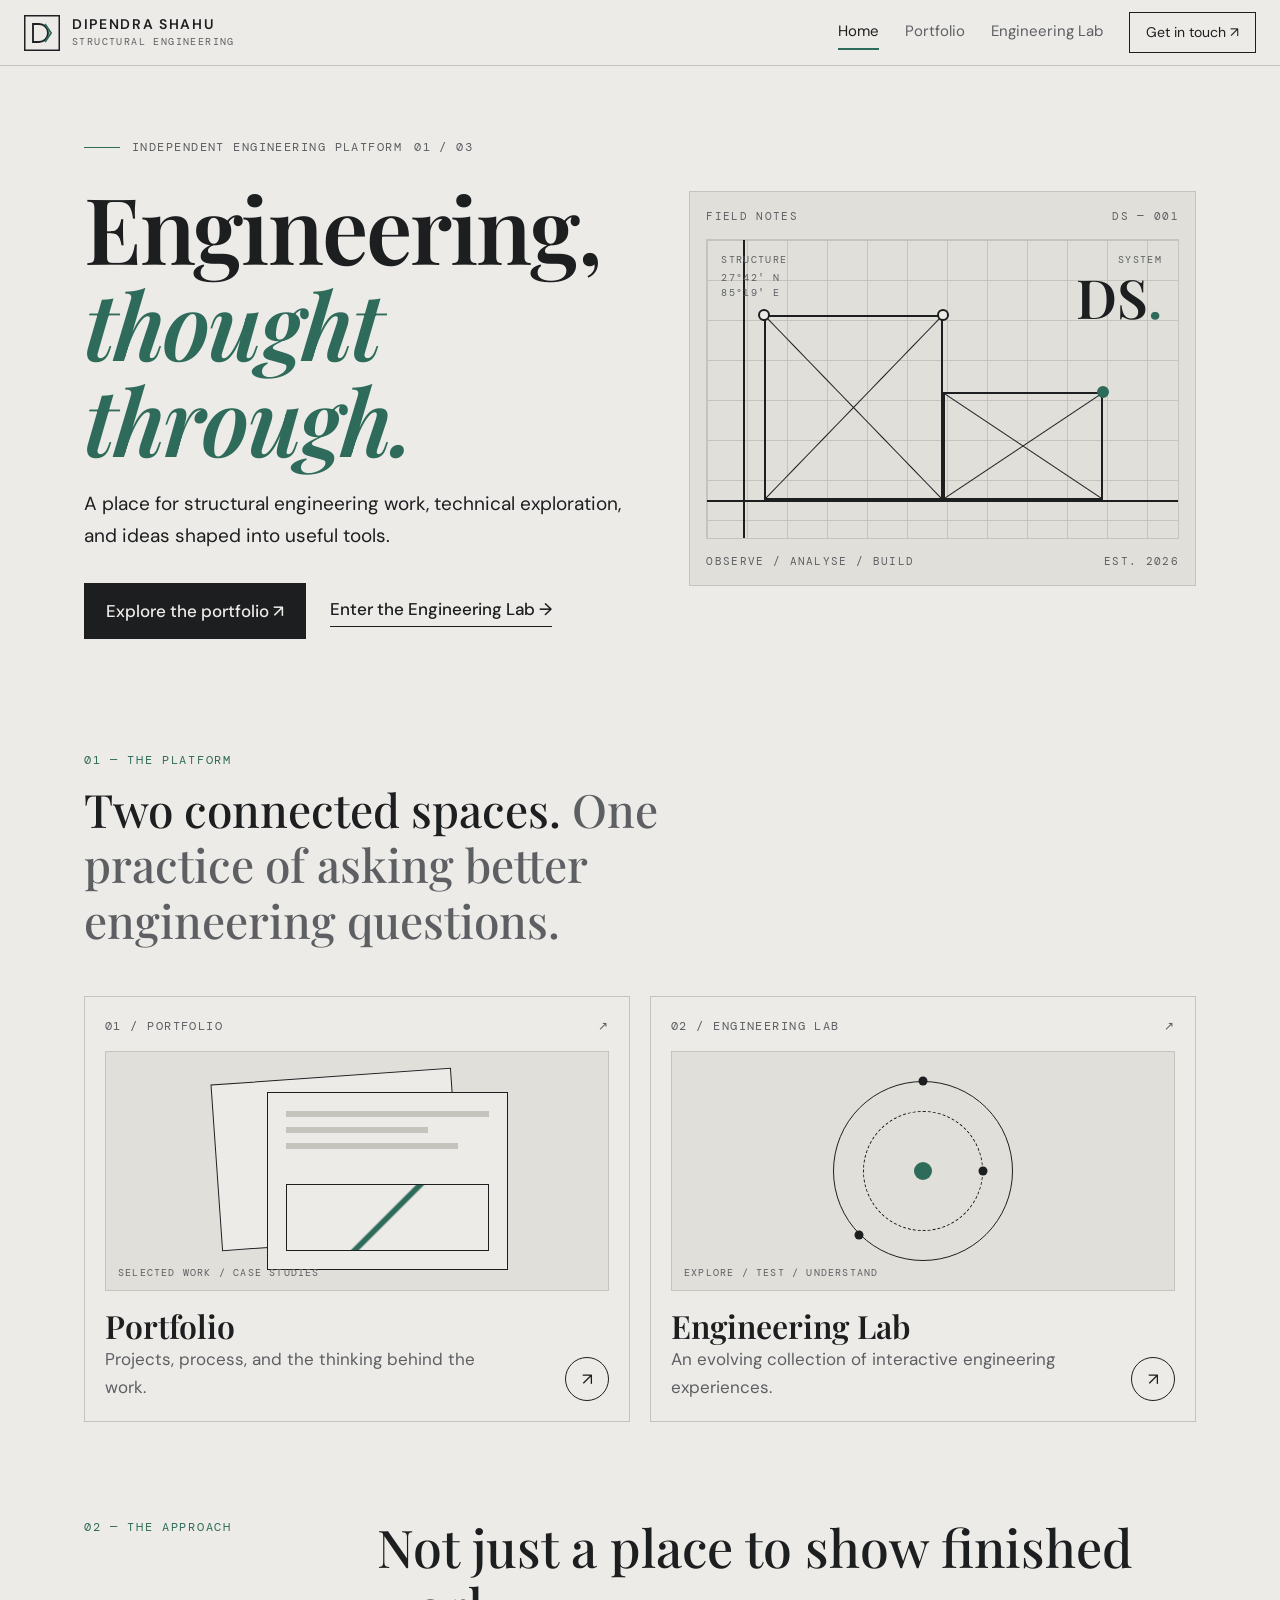
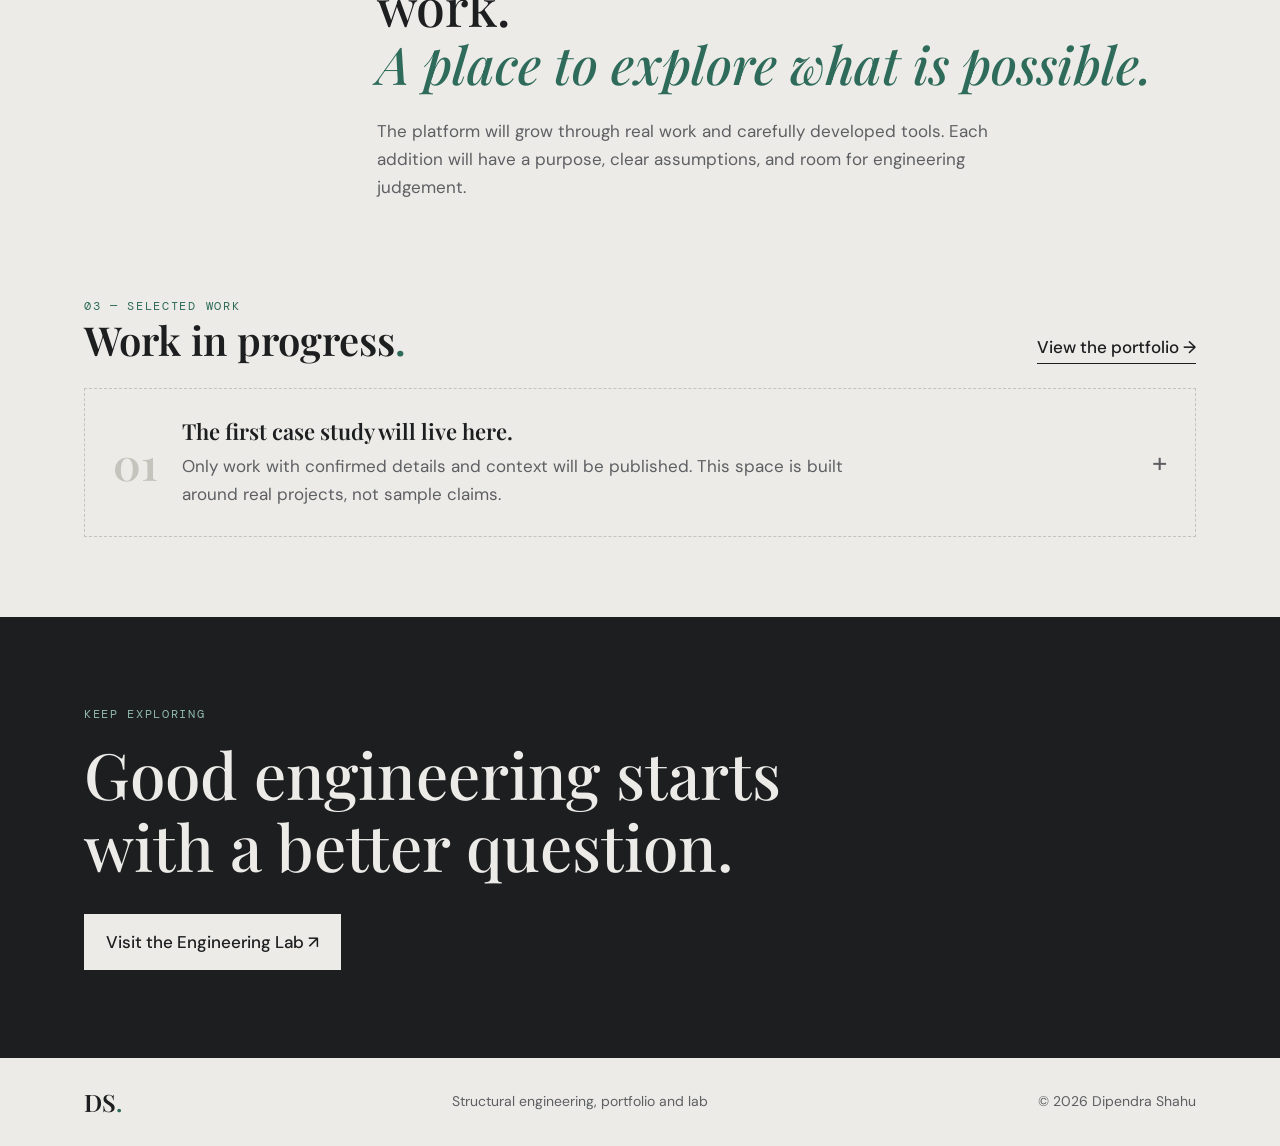
==== commit 911010e1: "Add files via upload" ====
--- a/index.html
+++ b/index.html
@@ -4,7 +4,7 @@
   <meta charset="utf-8">
   <meta name="viewport" content="width=device-width, initial-scale=1">
   <meta name="theme-color" content="#ecebe7">
-  <meta name="description" content="Dipendra Shahu — engineering portfolio and a growing laboratory for structural engineering ideas.">
+  <meta name="description" content="Dipendra Shahu’s engineering portfolio and a growing laboratory of interactive structural engineering ideas.">
   <title>Dipendra Shahu — Structural Engineering</title>
   <link rel="preconnect" href="https://fonts.googleapis.com">
   <link rel="preconnect" href="https://fonts.gstatic.com" crossorigin>
@@ -34,7 +34,7 @@
         <h1>Engineering,<br><em>thought through.</em></h1>
         <p class="hero-intro">A place for structural engineering work, technical exploration, and ideas shaped into useful tools.</p>
         <div class="hero-actions">
-          <a class="button button-dark" href="portfolio/index.html">Explore portfolio <span>↗</span></a>
+          <a class="button button-dark" href="portfolio/index.html">Explore the portfolio <span>↗</span></a>
           <a class="text-link" href="lab/index.html">Enter the Engineering Lab <span>→</span></a>
         </div>
       </div>
@@ -45,7 +45,7 @@
           <div class="art-frame frame-one"></div><div class="art-frame frame-two"></div>
           <div class="art-node node-a"></div><div class="art-node node-b"></div><div class="art-node node-c"></div>
           <span class="art-label label-a">STRUCTURE</span><span class="art-label label-b">SYSTEM</span>
-          <span class="art-coordinate">27°42' N<br>85°19' E</span>
+          <span class="art-coordinate">27°42′ N<br>85°19′ E</span>
           <span class="art-number">DS<span>.</span></span>
         </div>
         <div class="art-caption"><span>OBSERVE / ANALYSE / BUILD</span><span>EST. 2026</span></div>
@@ -80,14 +80,14 @@
     <section class="statement-section page-wrap">
       <p class="section-kicker">02 — THE APPROACH</p>
       <div class="statement-content">
-        <h2>Not just a place to show what is done.<br><em>A place to explore what is possible.</em></h2>
+        <h2>Not just a place to show finished work.<br><em>A place to explore what is possible.</em></h2>
         <p>The platform will grow through real work and carefully developed tools. Each addition will have a purpose, clear assumptions, and room for engineering judgement.</p>
       </div>
     </section>
 
     <section class="work-preview page-wrap">
-      <div class="section-heading"><div><p class="section-kicker">03 — SELECTED WORK</p><h2>Work in progress<span>.</span></h2></div><a class="text-link" href="portfolio/index.html">View portfolio <span>→</span></a></div>
-      <div class="empty-work"><span class="empty-index">01</span><div><h3>The first case study will live here.</h3><p>Only work with confirmed details and context will be published. This space is intentionally being built around real projects, not sample claims.</p></div><span class="empty-mark">+</span></div>
+      <div class="section-heading"><div><p class="section-kicker">03 — SELECTED WORK</p><h2>Work in progress<span>.</span></h2></div><a class="text-link" href="portfolio/index.html">View the portfolio <span>→</span></a></div>
+      <div class="empty-work"><span class="empty-index">01</span><div><h3>The first case study will live here.</h3><p>Only work with confirmed details and context will be published. This space is built around real projects, not sample claims.</p></div><span class="empty-mark">+</span></div>
     </section>
 
     <section class="closing-band">
@@ -97,7 +97,7 @@
 
   <footer class="site-footer page-wrap">
     <a class="footer-brand" href="index.html">DS<span>.</span></a>
-    <p>Structural Engineering · Portfolio & Lab</p>
+    <p>Structural engineering, portfolio and lab</p>
     <p>© <span data-year>2026</span> Dipendra Shahu</p>
   </footer>
 </body>
--- a/css/style.css
+++ b/css/style.css
@@ -1,16 +1,103 @@
-:root{--paper:#ecebe7;--paper-2:#e4e3dd;--ink:#202124;--muted:#62645f;--line:#c9c8c0;--soft:#d9d8d1;--accent:#2f6b5a;--accent-dark:#214e42;--serif:"Playfair Display",Georgia,serif;--sans:"DM Sans",Arial,sans-serif;--mono:"DM Mono",monospace;--wrap:1180px}
-*{box-sizing:border-box}html{scroll-behavior:smooth}body{margin:0;background:var(--paper);color:var(--ink);font-family:var(--sans);-webkit-font-smoothing:antialiased}a{color:inherit;text-decoration:none}.page-wrap{width:min(var(--wrap),calc(100% - 88px));margin-inline:auto}
-.site-header{height:88px;padding:0 max(44px,calc((100vw - var(--wrap))/2));display:flex;align-items:center;justify-content:space-between;border-bottom:1px solid var(--line);position:relative;z-index:5}.brand{display:flex;align-items:center;gap:12px}.brand-mark{width:39px;height:39px}.brand-name{font-size:11px;font-weight:700;letter-spacing:.12em;line-height:1.35}.brand-sub{display:block;margin-top:4px;font-family:var(--mono);font-size:8px;font-weight:400;letter-spacing:.14em;color:var(--muted)}.site-nav{display:flex;align-items:center;gap:36px}.nav-link{font-size:12px;color:var(--muted);transition:color .2s}.nav-link:hover,.nav-link.active{color:var(--ink)}.nav-link.active:after{content:"";display:block;height:2px;background:var(--accent);margin-top:8px}.nav-contact{font-size:11px;border:1px solid var(--line);padding:12px 15px}.nav-contact span{color:var(--accent);margin-left:12px}.menu-toggle{display:none}
-.hero{min-height:590px;padding-top:92px;padding-bottom:86px;display:grid;grid-template-columns:1.05fr .95fr;gap:7%;align-items:center}.eyebrow,.section-kicker,.destination-meta,.art-topline,.art-caption,.visual-caption,.page-hero-rule,.status-note,.principle-no,.roadmap-index{font-family:var(--mono);font-size:9px;letter-spacing:.13em;color:var(--muted)}.eyebrow{display:flex;align-items:center;gap:12px}.eyebrow-line{display:inline-block;width:27px;height:1px;background:var(--accent)}.eyebrow-index{margin-left:auto}.hero h1,.page-hero h1{font-family:var(--serif);font-size:clamp(62px,7.2vw,98px);font-weight:500;line-height:.99;letter-spacing:-.055em;margin:32px 0 24px}.hero h1 em,.page-hero h1 em,.statement-content h2 em{font-weight:500;color:var(--accent)}.hero-intro,.page-lead{max-width:440px;color:var(--muted);font-size:15px;line-height:1.8}.hero-actions{display:flex;align-items:center;gap:27px;margin-top:34px}.button{display:inline-flex;align-items:center;gap:25px;padding:16px 19px;font-size:11px;font-weight:600;transition:transform .2s,background .2s}.button:hover{transform:translateY(-2px)}.button-dark{background:var(--ink);color:var(--paper)}.button-dark span,.button-light span{font-size:15px;color:#8eb5a5}.text-link{font-size:11px;font-weight:600}.text-link span{margin-left:10px;color:var(--accent);font-size:16px}
-.hero-art{height:390px;background:var(--paper-2);padding:18px 20px;position:relative;overflow:hidden}.art-topline,.art-caption{display:flex;justify-content:space-between;font-size:8px}.art-grid{position:absolute;inset:54px 20px 48px;background-image:linear-gradient(to right,rgba(32,33,36,.07) 1px,transparent 1px),linear-gradient(to bottom,rgba(32,33,36,.07) 1px,transparent 1px);background-size:34px 34px}.art-axis{position:absolute;background:var(--accent);opacity:.75}.axis-x{height:1px;width:90%;left:5%;top:54%}.axis-y{width:1px;height:85%;top:7%;left:49%}.art-frame{position:absolute;border:1px solid var(--ink);transform:skewY(-29deg) rotate(0deg)}.frame-one{width:46%;height:43%;left:22%;top:26%}.frame-two{width:46%;height:43%;left:30%;top:18%;border-color:var(--accent);border-width:2px}.art-node{position:absolute;width:9px;height:9px;border-radius:50%;background:var(--accent);border:2px solid var(--paper-2)}.node-a{left:28%;top:22%}.node-b{left:72%;top:51%}.node-c{left:49%;top:72%}.art-label{position:absolute;font-family:var(--mono);font-size:8px;letter-spacing:.12em;color:var(--muted)}.label-a{left:8%;top:18%}.label-b{right:6%;bottom:20%}.art-coordinate{position:absolute;right:4%;top:8%;font-family:var(--mono);font-size:8px;line-height:1.7;color:var(--muted)}.art-number{position:absolute;left:7%;bottom:4%;font-family:var(--serif);font-size:60px;letter-spacing:-.08em}.art-number span{color:var(--accent)}.art-caption{position:absolute;bottom:17px;left:20px;right:20px}
-.intro-strip{padding:28px 0 35px;border-top:1px solid var(--line);display:grid;grid-template-columns:1fr 2fr;align-items:start}.section-kicker{margin:0}.intro-statement{font-family:var(--serif);font-size:clamp(23px,3vw,36px);line-height:1.35;max-width:650px;margin:0;letter-spacing:-.025em}.intro-statement span{color:var(--muted)}
-.destination-grid{display:grid;grid-template-columns:1fr 1fr;gap:20px;padding-top:16px;padding-bottom:110px}.destination-card{border:1px solid var(--line);padding:20px;display:block;transition:border-color .25s,transform .25s}.destination-card:hover{border-color:var(--accent);transform:translateY(-4px)}.destination-meta{display:flex;justify-content:space-between}.destination-meta span:last-child{font-size:16px;color:var(--accent)}.destination-visual{height:230px;position:relative;overflow:hidden;margin:17px 0 21px}.portfolio-visual{background:#dcded7}.sheet{position:absolute;width:42%;height:75%;border:1px solid #777d73;background:#e9e9e2;transform:rotate(-8deg)}.sheet-back{left:28%;top:14%;opacity:.65}.sheet-front{left:36%;top:8%;padding:25px 18px;box-shadow:12px 12px 0 rgba(32,33,36,.08);transform:rotate(5deg)}.sheet-front i{display:block;height:3px;background:#aeb3a8;margin-bottom:12px;width:80%}.sheet-front i:nth-child(2){width:58%}.sheet-front i:nth-child(3){width:70%}.sheet-front b{display:block;width:100%;height:62px;margin-top:17px;border:1px solid var(--accent);background:repeating-linear-gradient(0deg,transparent 0 10px,rgba(47,107,90,.16) 11px 12px)}.visual-caption{position:absolute;bottom:15px;left:16px;font-size:8px}.lab-visual{background:#dce2dc}.lab-orbit{position:absolute;border:1px solid rgba(47,107,90,.55);border-radius:50%;left:50%;top:48%;transform:translate(-50%,-50%) rotate(-25deg)}.orbit-one{width:250px;height:130px}.orbit-two{width:190px;height:190px;transform:translate(-50%,-50%) rotate(55deg)}.lab-core{position:absolute;width:58px;height:58px;border-radius:50%;left:50%;top:48%;transform:translate(-50%,-50%);background:var(--accent);box-shadow:0 0 0 12px rgba(47,107,90,.1)}.lab-point{position:absolute;width:10px;height:10px;border-radius:50%;background:var(--ink)}.point-one{left:28%;top:29%}.point-two{right:25%;top:57%}.point-three{left:52%;bottom:12%}.destination-bottom{display:flex;align-items:center;justify-content:space-between}.destination-bottom h2{font-family:var(--serif);font-size:29px;font-weight:500;margin:0 0 7px}.destination-bottom p{font-size:12px;color:var(--muted);margin:0}.round-arrow{width:38px;height:38px;border:1px solid var(--line);border-radius:50%;display:grid;place-items:center;color:var(--accent)}
-.statement-section{border-top:1px solid var(--line);padding:34px 0 105px;display:grid;grid-template-columns:1fr 2fr;gap:30px}.statement-content h2{font-family:var(--serif);font-weight:500;font-size:clamp(32px,4.4vw,54px);line-height:1.2;letter-spacing:-.035em;margin:0 0 22px}.statement-content p{max-width:520px;font-size:13px;line-height:1.9;color:var(--muted);margin:0}
-.work-preview{padding-bottom:110px}.section-heading{display:flex;align-items:end;justify-content:space-between;border-bottom:1px solid var(--line);padding-bottom:22px}.section-heading h2{font-family:var(--serif);font-size:38px;font-weight:500;letter-spacing:-.035em;margin:12px 0 0}.section-heading h2 span,.profile-inner h2 span{color:var(--accent)}.section-heading>.text-link{margin-bottom:5px}.empty-work{display:grid;grid-template-columns:70px 1fr 50px;align-items:center;padding:32px 20px;border-bottom:1px solid var(--line)}.empty-index{font-family:var(--mono);font-size:11px;color:var(--accent)}.empty-work h3,.case-empty h3,.roadmap-panel h3{font-family:var(--serif);font-size:23px;font-weight:500;margin:0 0 8px}.empty-work p,.case-empty p,.roadmap-panel p{font-size:12px;line-height:1.8;color:var(--muted);max-width:600px;margin:0}.empty-mark{font-size:27px;color:var(--accent);justify-self:end}
-.closing-band{background:var(--accent-dark);color:var(--paper);padding:65px 0 72px}.closing-inner .section-kicker{color:#b3c8bd}.closing-inner h2{font-family:var(--serif);font-size:clamp(38px,5vw,58px);font-weight:500;line-height:1.12;letter-spacing:-.035em;margin:22px 0 28px}.button-light{background:var(--paper);color:var(--ink)}.button-light span{color:var(--accent)}
-.site-footer{min-height:95px;display:flex;align-items:center;justify-content:space-between;gap:20px}.footer-brand{font-family:var(--serif);font-size:26px}.footer-brand span{color:var(--accent)}.site-footer p{font-family:var(--mono);font-size:8px;letter-spacing:.06em;color:var(--muted)}
-.page-hero{padding-top:94px;padding-bottom:36px;min-height:475px;display:flex;flex-direction:column;align-items:flex-start}.page-hero h1{font-size:clamp(66px,8vw,100px);margin:35px 0 18px}.page-lead{max-width:530px}.page-hero-rule{margin-top:auto;padding-top:25px;border-top:1px solid var(--line);width:100%;display:flex;justify-content:space-between}.portfolio-intro{border-top:1px solid var(--line);padding:38px 0 95px;display:grid;grid-template-columns:1fr 1fr;gap:8%;align-items:start}.portfolio-intro h2{font-family:var(--serif);font-size:40px;font-weight:500;line-height:1.15;letter-spacing:-.03em;margin:17px 0 0}.portfolio-intro>p{font-size:13px;line-height:1.9;color:var(--muted);max-width:510px;margin:25px 0 0}.case-study-area{padding-bottom:100px}.status-note{border:1px solid var(--line);padding:9px 11px;font-size:8px}.case-empty{display:grid;grid-template-columns:210px 1fr;gap:45px;align-items:center;padding:55px 4%;border-bottom:1px solid var(--line)}.case-empty-graphic{height:160px;background:var(--paper-2);position:relative;display:grid;place-items:center;overflow:hidden}.case-empty-graphic span{font-family:var(--serif);font-size:52px;color:var(--accent);z-index:1}.case-empty-graphic i{position:absolute;width:170px;height:1px;background:var(--line);transform:rotate(35deg)}.case-empty-graphic i:nth-child(3){transform:rotate(-35deg)}.case-empty-graphic i:nth-child(4){transform:rotate(90deg)}.case-empty h3{font-size:27px}.profile-band{background:var(--paper-2);padding:60px 0}.profile-inner{display:grid;grid-template-columns:1fr 2fr;gap:30px}.profile-inner h2{font-family:var(--serif);font-size:38px;font-weight:500;margin:0 0 12px}.profile-inner p:not(.section-kicker){font-size:13px;line-height:1.8;color:var(--muted);max-width:560px;margin:0 0 20px}
-.lab-page-hero{min-height:490px}.lab-principles{border-top:1px solid var(--line);padding:15px 0 95px}.lab-principle{display:grid;grid-template-columns:90px 1fr 40px;align-items:center;padding:25px 12px;border-bottom:1px solid var(--line)}.principle-no{color:var(--accent)}.lab-principle h2{font-family:var(--serif);font-size:27px;font-weight:500;margin:0 0 5px}.lab-principle p{font-size:12px;color:var(--muted);margin:0;line-height:1.7}.principle-symbol{font-size:20px;color:var(--accent);justify-self:end}.lab-roadmap{padding-bottom:100px}.roadmap-panel{display:grid;grid-template-columns:100px 1fr 90px;gap:25px;align-items:center;padding:38px 25px;background:var(--paper-2);margin-top:25px}.roadmap-index{color:var(--accent)}.roadmap-panel h3{font-size:25px}.roadmap-stamp{border:1px solid var(--accent);color:var(--accent);font-family:var(--mono);font-size:9px;letter-spacing:.1em;line-height:1.5;text-align:center;padding:13px 8px;transform:rotate(5deg)}.lab-note{background:#e2e4de;padding:34px 0}.lab-note-inner{display:grid;grid-template-columns:1fr 2fr;gap:30px}.lab-note-inner>p:last-child{font-size:12px;line-height:1.9;color:var(--muted);max-width:720px;margin:0}
-@media(max-width:800px){.page-wrap{width:calc(100% - 44px)}.site-header{height:75px;padding:0 22px}.site-nav{gap:19px}.hero{grid-template-columns:1fr;gap:45px;padding-top:70px}.hero-art{height:330px}.intro-strip,.statement-section{grid-template-columns:1fr;gap:20px}.destination-grid{padding-bottom:75px}.statement-section{padding-bottom:75px}.work-preview{padding-bottom:75px}.page-hero{min-height:430px;padding-top:75px}.portfolio-intro{grid-template-columns:1fr;gap:10px;padding-bottom:70px}.portfolio-intro>p{margin-top:0}.case-empty{grid-template-columns:160px 1fr;gap:25px}.profile-inner,.lab-note-inner{grid-template-columns:1fr;gap:18px}}
-@media(max-width:600px){.page-wrap{width:calc(100% - 36px)}.site-header{padding:0 18px}.brand-mark{width:34px;height:34px}.menu-toggle{display:flex;width:38px;height:38px;border:1px solid var(--line);background:transparent;align-items:center;justify-content:center;flex-direction:column;gap:5px}.menu-toggle span{width:15px;height:1px;background:var(--ink)}.site-nav{display:none;position:absolute;top:74px;left:0;right:0;background:var(--paper);border-bottom:1px solid var(--line);padding:20px 22px 24px;align-items:stretch;gap:20px;flex-direction:column}.site-nav.is-open{display:flex}.nav-link.active:after{display:none}.nav-contact{align-self:flex-start}.hero{padding-top:58px;padding-bottom:65px}.hero h1{font-size:65px;margin-top:27px}.hero-intro{font-size:14px}.hero-actions{align-items:flex-start;flex-direction:column;gap:20px}.hero-art{height:285px}.art-number{font-size:48px}.intro-strip{padding-top:24px}.intro-statement{font-size:27px}.destination-grid{grid-template-columns:1fr;gap:14px;padding-bottom:70px}.destination-visual{height:200px}.destination-bottom h2{font-size:26px}.statement-content h2{font-size:35px}.section-heading h2{font-size:31px}.section-heading{align-items:flex-start;gap:15px}.section-heading>.text-link{font-size:10px;white-space:nowrap;margin-top:28px}.empty-work{grid-template-columns:35px 1fr 20px;padding:25px 0;gap:12px}.empty-work h3{font-size:20px}.empty-work p{font-size:11px}.closing-band{padding:52px 0}.site-footer{padding-top:20px;padding-bottom:20px;flex-wrap:wrap;justify-content:flex-start}.site-footer p{width:calc(50% - 25px)}.site-footer p:last-child{text-align:right}.page-hero{padding-top:60px;min-height:410px}.page-hero h1{font-size:67px}.page-lead{font-size:14px}.portfolio-intro h2{font-size:34px}.case-empty{grid-template-columns:1fr;gap:24px;padding:35px 0}.case-empty-graphic{width:100%;height:140px}.profile-inner h2{font-size:33px}.lab-principles{padding-bottom:65px}.lab-principle{grid-template-columns:42px 1fr 25px;padding:22px 0;gap:10px}.lab-principle h2{font-size:24px}.roadmap-panel{grid-template-columns:1fr auto;gap:16px;padding:25px 18px}.roadmap-panel>div:nth-child(2){grid-column:1/-1;grid-row:2}.roadmap-stamp{grid-column:2;grid-row:1}.lab-note{padding:28px 0}}
-@media(prefers-reduced-motion:reduce){html{scroll-behavior:auto}*,*:before,*:after{transition:none!important}}
+:root{--paper:#ecebe7;--paper2:#e0dfd9;--ink:#1d1e20;--mute:#5d5f63;--line:#c4c3bc;--accent:#2f6b5a;--serif:"Playfair Display",Georgia,serif;--sans:"DM Sans",system-ui,sans-serif;--mono:"DM Mono",ui-monospace,monospace}
+*{box-sizing:border-box;margin:0;padding:0}
+body{background:var(--paper);color:var(--ink);font:17px/1.65 var(--sans);-webkit-font-smoothing:antialiased}
+a{color:inherit;text-decoration:none}
+:focus-visible{outline:3px solid var(--accent);outline-offset:3px}
+.page-wrap{max-width:1160px;margin:0 auto;padding-left:24px;padding-right:24px}
+.site-header{position:sticky;top:0;z-index:20;background:var(--paper);border-bottom:1px solid var(--line);display:flex;align-items:center;justify-content:space-between;flex-wrap:wrap;padding:12px 24px}
+.brand{display:flex;align-items:center;gap:12px}
+.brand-mark{width:36px;height:36px}
+.brand-name{display:flex;flex-direction:column;font:600 14px/1.25 var(--sans);letter-spacing:.12em}
+.brand-sub{font:400 10px/1.5 var(--mono);letter-spacing:.14em;color:var(--mute)}
+.menu-toggle{display:none;background:none;border:1px solid var(--line);padding:8px 10px;cursor:pointer}
+.menu-toggle span{display:block;width:22px;height:2px;background:var(--ink);margin:5px 0}
+.site-nav{display:flex;align-items:center;gap:26px}
+.nav-link{font-size:15px;color:var(--mute);padding:4px 0;border-bottom:2px solid transparent}
+.nav-link:hover,.nav-link.active{color:var(--ink);border-color:var(--accent)}
+.nav-contact{font-size:14px;border:1px solid var(--ink);padding:8px 16px;transition:.2s}
+.nav-contact:hover{background:var(--ink);color:var(--paper)}
+.hero{display:grid;gap:48px;padding-top:72px;padding-bottom:56px;align-items:center}
+.eyebrow{display:flex;align-items:center;gap:12px;flex-wrap:wrap;font:400 12px/1.6 var(--mono);letter-spacing:.12em;color:var(--mute)}
+.eyebrow-line{width:36px;height:1px;background:var(--accent)}
+.hero h1{font:600 clamp(44px,8vw,92px)/1.04 var(--serif);letter-spacing:-.02em;margin:22px 0}
+.hero h1 em,.statement-content em{font-style:italic;color:var(--accent)}
+.hero-intro{max-width:46ch;font-size:19px}
+.hero-actions{display:flex;flex-wrap:wrap;align-items:center;gap:24px;margin-top:32px}
+.button{display:inline-block;padding:14px 22px;font-weight:500;transition:.2s}
+.button-dark{background:var(--ink);color:var(--paper)}
+.button-dark:hover{background:var(--accent)}
+.button-light{background:var(--paper);color:var(--ink)}
+.button-light:hover{background:var(--accent);color:var(--paper)}
+.text-link{font-weight:500;border-bottom:1px solid currentColor;padding-bottom:2px}
+.text-link:hover{color:var(--accent)}
+.hero-art{border:1px solid var(--line);background:var(--paper2);padding:16px;font:400 11px/1.5 var(--mono);letter-spacing:.12em;color:var(--mute)}
+.art-topline,.art-caption{display:flex;justify-content:space-between;gap:12px}
+.art-grid{position:relative;height:300px;margin:14px 0;border:1px solid var(--line);overflow:hidden;background-image:linear-gradient(var(--line) 1px,transparent 1px),linear-gradient(90deg,var(--line) 1px,transparent 1px);background-size:40px 40px}
+.art-axis{position:absolute;background:var(--ink)}
+.axis-x{left:0;right:0;bottom:36px;height:2px}
+.axis-y{left:36px;top:0;bottom:0;width:2px}
+.art-frame{position:absolute;bottom:38px;border:2px solid var(--ink);background:linear-gradient(to top right,transparent calc(50% - 1px),var(--ink) 50%,transparent calc(50% + 1px)),linear-gradient(to top left,transparent calc(50% - 1px),var(--ink) 50%,transparent calc(50% + 1px))}
+.frame-one{left:12%;width:38%;height:62%}
+.frame-two{left:50%;width:34%;height:36%}
+.art-node{position:absolute;width:12px;height:12px;border-radius:50%;background:var(--paper);border:2px solid var(--ink)}
+.node-a{left:calc(12% - 6px);bottom:calc(38px + 62% - 6px)}
+.node-b{left:calc(50% - 6px);bottom:calc(38px + 62% - 6px)}
+.node-c{left:calc(84% - 6px);bottom:calc(38px + 36% - 6px);background:var(--accent);border-color:var(--accent)}
+.art-label{position:absolute;font-size:10px}
+.label-a{left:14px;top:12px}.label-b{right:16px;top:12px}
+.art-coordinate{position:absolute;left:14px;top:30px;font-size:10px}
+.art-number{position:absolute;right:16px;top:30px;font:600 54px/1 var(--serif);color:var(--ink);letter-spacing:0}
+.art-number span,.footer-brand span,.section-heading h2 span{color:var(--accent)}
+.intro-strip{padding-top:56px;padding-bottom:24px}
+.section-kicker{font:400 12px/1.6 var(--mono);letter-spacing:.14em;color:var(--accent)}
+.intro-statement{font:500 clamp(26px,4.4vw,46px)/1.2 var(--serif);max-width:26ch;margin-top:12px}
+.intro-statement span{color:var(--mute)}
+.destination-grid{display:grid;gap:20px;padding-top:24px;padding-bottom:24px}
+.destination-card{display:flex;flex-direction:column;border:1px solid var(--line);padding:20px;transition:background .2s}
+.destination-card:hover{background:var(--paper2)}
+.destination-meta{display:flex;justify-content:space-between;font:400 12px/1.5 var(--mono);letter-spacing:.12em;color:var(--mute)}
+.destination-visual{position:relative;height:240px;margin:16px 0;background:var(--paper2);border:1px solid var(--line);overflow:hidden}
+.destination-card:hover .destination-visual{background:var(--paper)}
+.visual-caption{position:absolute;left:12px;bottom:10px;font:400 10px/1.4 var(--mono);letter-spacing:.12em;color:var(--mute)}
+.sheet{position:absolute;background:var(--paper);border:1px solid var(--ink)}
+.sheet-back{left:22%;top:24px;width:48%;height:70%;transform:rotate(-4deg)}
+.sheet-front{left:32%;top:40px;width:48%;height:75%;padding:18px;display:flex;flex-direction:column;gap:10px}
+.sheet i{display:block;height:6px;background:var(--line)}
+.sheet i:nth-child(2){width:70%}.sheet i:nth-child(3){width:85%}
+.sheet b{display:block;margin-top:auto;height:48%;border:1px solid var(--ink);background:linear-gradient(135deg,transparent 48%,var(--accent) 49%,var(--accent) 51%,transparent 52%)}
+.lab-orbit{position:absolute;left:50%;top:50%;border-radius:50%;transform:translate(-50%,-50%);border:1px solid var(--ink)}
+.orbit-one{width:180px;height:180px}.orbit-two{width:120px;height:120px;border-style:dashed}
+.lab-core{position:absolute;left:50%;top:50%;width:18px;height:18px;border-radius:50%;background:var(--accent);transform:translate(-50%,-50%)}
+.lab-point{position:absolute;width:9px;height:9px;border-radius:50%;background:var(--ink);transform:translate(-50%,-50%)}
+.point-one{left:50%;top:calc(50% - 90px)}.point-two{left:calc(50% + 60px);top:50%}.point-three{left:calc(50% - 64px);top:calc(50% + 64px)}
+.destination-bottom{display:flex;justify-content:space-between;align-items:flex-end;gap:16px}
+.destination-bottom h2{font:600 32px/1.2 var(--serif)}
+.destination-bottom p{color:var(--mute);max-width:34ch}
+.round-arrow{flex:none;display:grid;place-items:center;width:44px;height:44px;border:1px solid var(--ink);border-radius:50%;transition:.2s}
+.destination-card:hover .round-arrow{background:var(--ink);color:var(--paper)}
+.statement-section{display:grid;gap:20px;padding-top:72px;padding-bottom:72px}
+.statement-content h2{font:500 clamp(28px,4.4vw,52px)/1.12 var(--serif)}
+.statement-content p{color:var(--mute);max-width:56ch;margin-top:24px}
+.work-preview{padding-top:24px;padding-bottom:56px}
+.section-heading{display:flex;justify-content:space-between;align-items:flex-end;flex-wrap:wrap;gap:16px;margin-bottom:24px}
+.section-heading h2{font:600 clamp(28px,4vw,40px)/1.2 var(--serif)}
+.empty-work{display:grid;grid-template-columns:auto 1fr auto;align-items:center;gap:24px;border:1px dashed var(--line);padding:28px}
+.empty-index{font:600 44px/1 var(--serif);color:var(--line)}
+.empty-work h3{font:600 22px/1.3 var(--serif);margin-bottom:6px}
+.empty-work p{color:var(--mute);max-width:60ch}
+.empty-mark{font-size:28px;color:var(--mute)}
+.closing-band{background:var(--ink);color:var(--paper);padding:88px 0;margin-top:24px}
+.closing-band .section-kicker{color:#8fb8a8}
+.closing-band h2{font:500 clamp(32px,5.5vw,64px)/1.12 var(--serif);margin:14px 0 32px}
+.site-footer{display:flex;flex-wrap:wrap;justify-content:space-between;align-items:center;gap:16px;padding-top:32px;padding-bottom:32px;font-size:14px;color:var(--mute)}
+.footer-brand{font:600 24px/1 var(--serif);color:var(--ink)}
+.page-head{padding-top:72px;padding-bottom:24px}
+.page-head h1{font:600 clamp(40px,7vw,72px)/1.08 var(--serif);letter-spacing:-.02em;margin:14px 0 18px}
+.page-head p{max-width:58ch;color:var(--mute);font-size:19px}
+.page-block{padding-top:24px;padding-bottom:40px}
+.lab-search{width:100%;max-width:440px;padding:12px 14px;margin-bottom:22px;border:1px solid var(--line);background:var(--paper);font:inherit}
+@media(min-width:900px){.hero{grid-template-columns:1.1fr 1fr}.statement-section{grid-template-columns:1fr 3fr}}
+@media(min-width:820px){.destination-grid{grid-template-columns:1fr 1fr}}
+@media(max-width:819px){.menu-toggle{display:block}.site-nav{display:none;width:100%;flex-direction:column;align-items:flex-start;gap:14px;padding:16px 0 8px}.site-nav.open{display:flex}}
+@media(max-width:600px){.empty-work{grid-template-columns:1fr}.empty-mark{display:none}}
+@media(prefers-reduced-motion:reduce){*{transition:none!important}}
